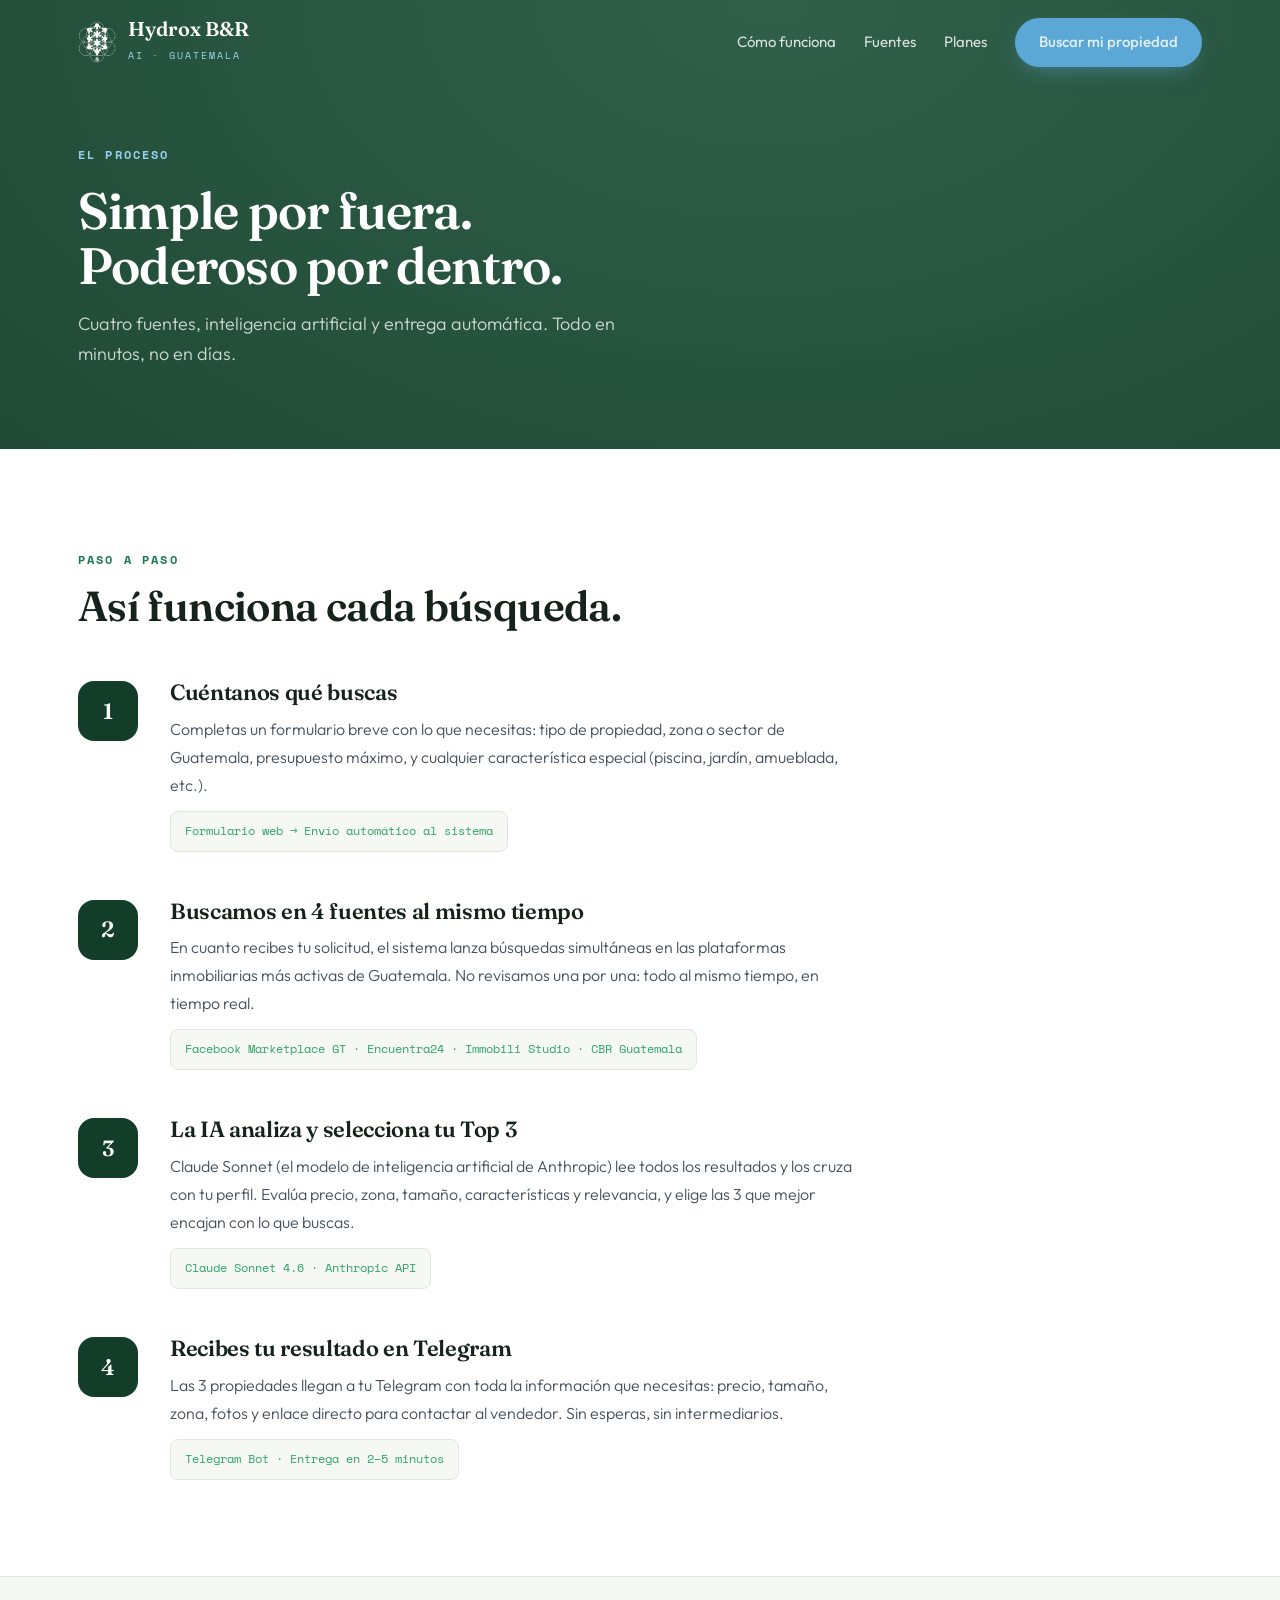
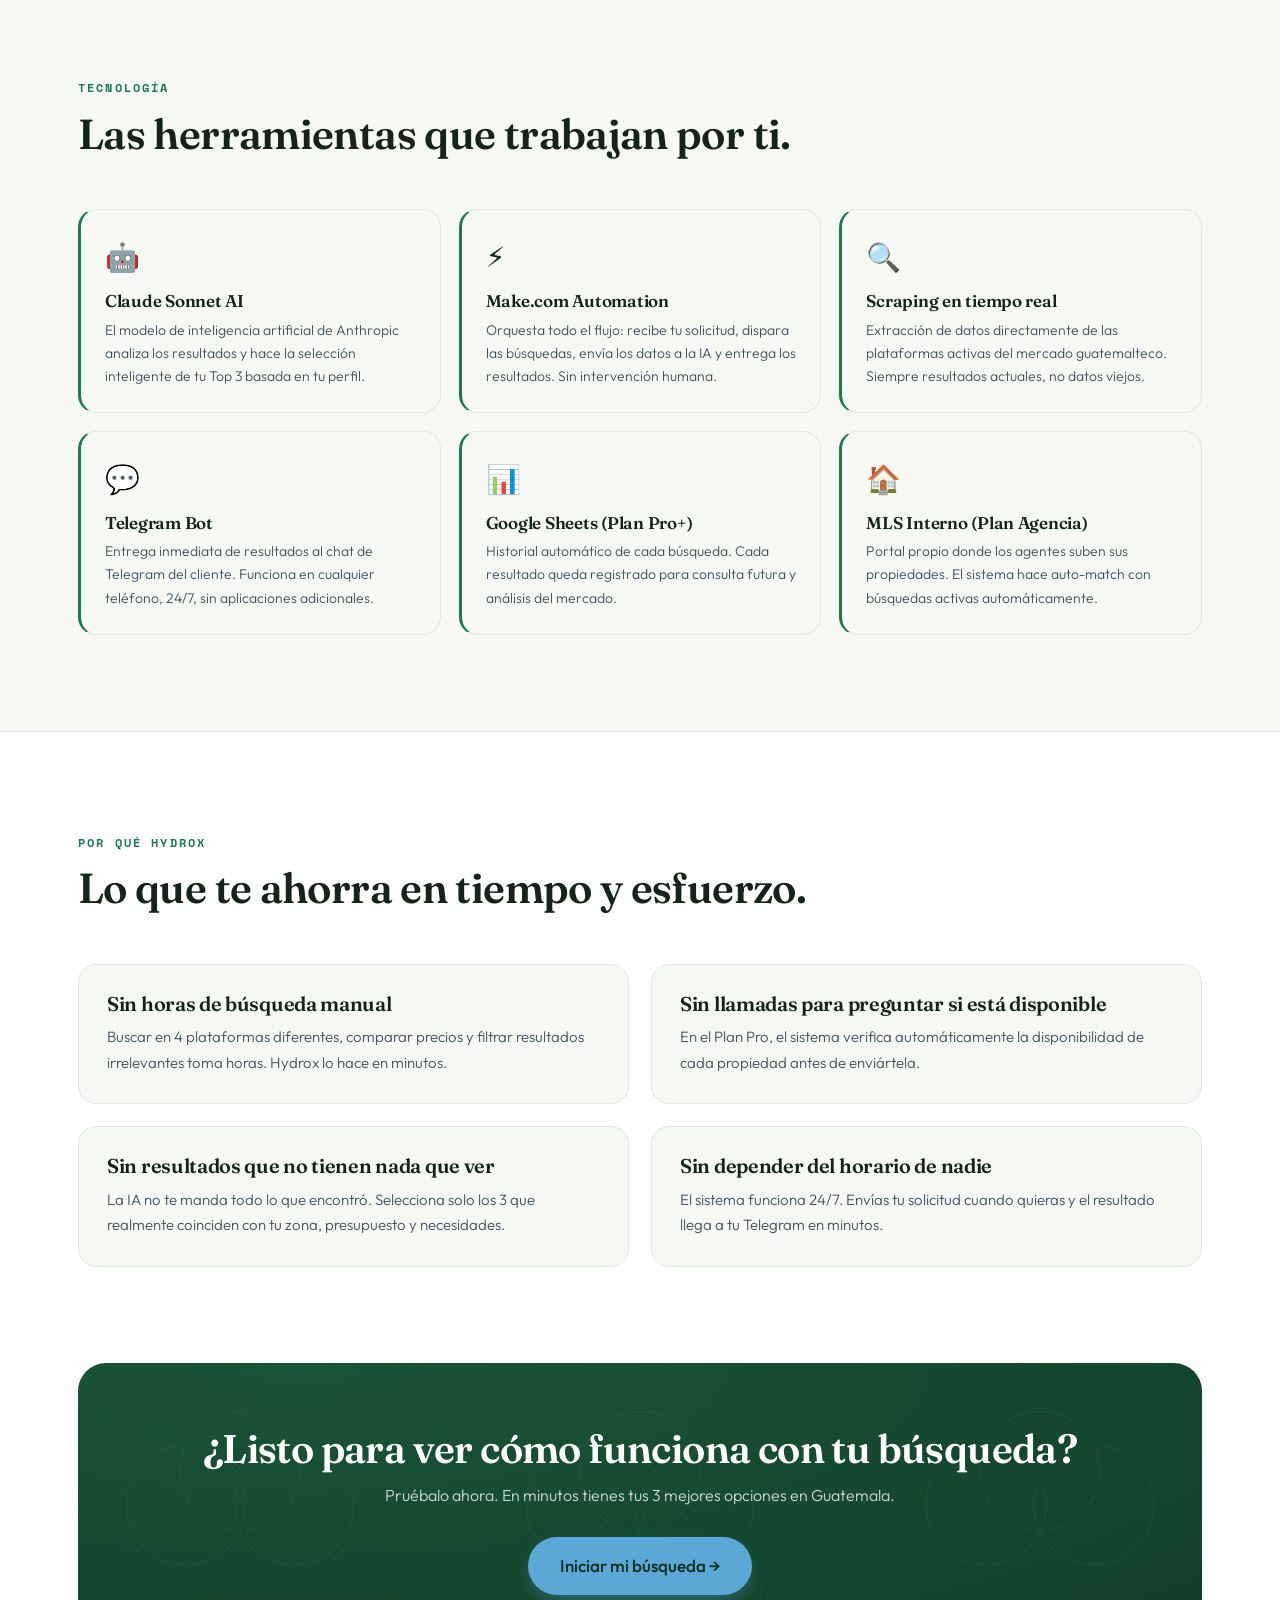
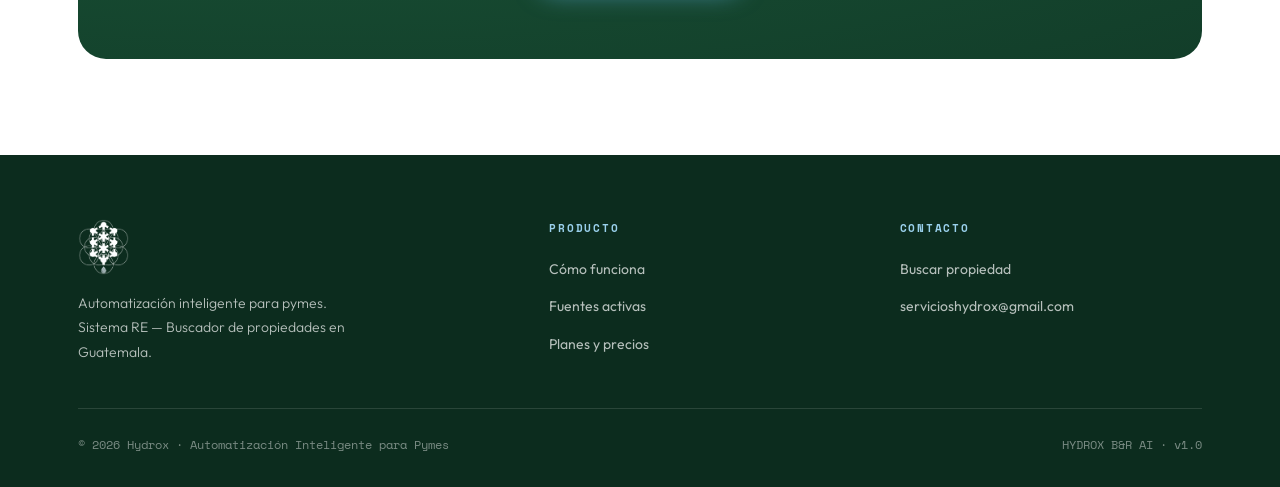
==== como-funciona.html @ e117567c "Add full site v1.0 with CLAUDE.md project memory - All HTML pages with nav/footer cleanup (Asesores " ====
<!DOCTYPE html>
<html lang="es">
<head>
<meta charset="UTF-8">
<meta name="viewport" content="width=device-width, initial-scale=1.0">
<meta name="description" content="Cómo funciona Hydrox B&R AI. Búsqueda automatizada en 4 fuentes, análisis con Claude Sonnet y entrega por Telegram.">
<title>Cómo funciona — Hydrox B&R AI</title>
<link rel="preconnect" href="https://fonts.googleapis.com">
<link rel="preconnect" href="https://fonts.gstatic.com" crossorigin>
<link href="https://fonts.googleapis.com/css2?family=Fraunces:opsz,wght@9..144,400;9..144,500;9..144,600;9..144,700&family=Outfit:wght@300;400;500;600;700&family=Space+Mono:wght@400;700&display=swap" rel="stylesheet">
<link rel="stylesheet" href="css/estilos.css">
<link rel="stylesheet" href="css/componentes.css">
<link rel="icon" href="assets/logo-verde.png" type="image/png">
<style>
  /* Pasos expandidos */
  .steps-expanded { display:flex; flex-direction:column; gap:48px; max-width:780px; }
  .step-exp { display:grid; grid-template-columns:64px 1fr; gap:28px; align-items:flex-start; }
  .step-num-big {
    width:60px; height:60px; border-radius:16px;
    background:var(--verde-profundo); color:#fff;
    display:flex; align-items:center; justify-content:center;
    font-family:'Fraunces',serif; font-size:22px; font-weight:600;
    flex-shrink:0;
  }
  .step-exp h3 { font-size:22px; margin-bottom:10px; }
  .step-exp p  { color:var(--piedra); font-size:16px; font-weight:300; line-height:1.75; margin-bottom:12px; }
  .step-detail { font-family:'Space Mono',monospace; font-size:11.5px; color:var(--verde-claro); background:var(--hueso); border:1px solid var(--borde); border-radius:8px; padding:10px 14px; display:inline-block; }

  /* Tech stack */
  .tech-grid { display:grid; grid-template-columns:repeat(3,1fr); gap:18px; margin-top:8px; }
  .tech-card {
    background:var(--hueso); border:1px solid var(--borde);
    border-radius:var(--radio); padding:24px;
    border-left:3px solid var(--verde);
  }
  .tech-card h4    { font-size:17px; margin-bottom:8px; }
  .tech-card p     { font-size:14px; color:var(--piedra); font-weight:300; line-height:1.65; }
  .tech-card .icon { font-size:28px; margin-bottom:12px; }

  /* Por qué section */
  .why-grid { display:grid; grid-template-columns:repeat(2,1fr); gap:22px; }
  .why-item { padding:28px; background:var(--hueso); border-radius:var(--radio); border:1px solid var(--borde); }
  .why-item h3 { font-size:20px; margin-bottom:10px; }
  .why-item p  { color:var(--piedra); font-size:15px; font-weight:300; line-height:1.7; }

  @media(max-width:720px){
    .step-exp  { grid-template-columns:44px 1fr; gap:16px; }
    .step-num-big { width:44px; height:44px; font-size:17px; border-radius:12px; }
    .tech-grid { grid-template-columns:1fr; }
    .why-grid  { grid-template-columns:1fr; }
  }
</style>
</head>
<body>

<!-- HEADER -->
<header id="header">
  <div class="wrap nav">
    <a href="index.html" class="brand">
      <img src="assets/logo-blanco.png" alt="Hydrox B&R AI">
      <div class="brand-text">
        <strong>Hydrox B&amp;R</strong>
        <small>AI · GUATEMALA</small>
      </div>
    </a>
    <nav class="nav-links" id="nav-links">
      <a href="index.html#como-funciona">Cómo funciona</a>
      <a href="index.html#fuentes">Fuentes</a>
      <a href="planes.html">Planes</a>
      <a href="contacto.html" class="btn btn-pri">Buscar mi propiedad</a>
    </nav>
    <button class="nav-toggle" id="nav-toggle" aria-label="Abrir menú" aria-expanded="false">☰</button>
  </div>
</header>

<!-- INNER HERO -->
<section class="inner-hero">
  <div class="wrap">
    <span class="eyebrow">El proceso</span>
    <h1>Simple por fuera.<br>Poderoso por dentro.</h1>
    <p>Cuatro fuentes, inteligencia artificial y entrega automática. Todo en minutos, no en días.</p>
  </div>
</section>

<!-- PASOS EXPANDIDOS -->
<section>
  <div class="wrap">
    <div class="sec-head reveal">
      <span class="eyebrow">Paso a paso</span>
      <h2>Así funciona cada búsqueda.</h2>
    </div>
    <div class="steps-expanded">

      <div class="step-exp reveal">
        <div class="step-num-big">1</div>
        <div>
          <h3>Cuéntanos qué buscas</h3>
          <p>Completas un formulario breve con lo que necesitas: tipo de propiedad, zona o sector de Guatemala, presupuesto máximo, y cualquier característica especial (piscina, jardín, amueblada, etc.).</p>
          <div class="step-detail">Formulario web → Envío automático al sistema</div>
        </div>
      </div>

      <div class="step-exp reveal">
        <div class="step-num-big">2</div>
        <div>
          <h3>Buscamos en 4 fuentes al mismo tiempo</h3>
          <p>En cuanto recibes tu solicitud, el sistema lanza búsquedas simultáneas en las plataformas inmobiliarias más activas de Guatemala. No revisamos una por una: todo al mismo tiempo, en tiempo real.</p>
          <div class="step-detail">Facebook Marketplace GT · Encuentra24 · Immobili Studio · CBR Guatemala</div>
        </div>
      </div>

      <div class="step-exp reveal">
        <div class="step-num-big">3</div>
        <div>
          <h3>La IA analiza y selecciona tu Top 3</h3>
          <p>Claude Sonnet (el modelo de inteligencia artificial de Anthropic) lee todos los resultados y los cruza con tu perfil. Evalúa precio, zona, tamaño, características y relevancia, y elige las 3 que mejor encajan con lo que buscas.</p>
          <div class="step-detail">Claude Sonnet 4.6 · Anthropic API</div>
        </div>
      </div>

      <div class="step-exp reveal">
        <div class="step-num-big">4</div>
        <div>
          <h3>Recibes tu resultado en Telegram</h3>
          <p>Las 3 propiedades llegan a tu Telegram con toda la información que necesitas: precio, tamaño, zona, fotos y enlace directo para contactar al vendedor. Sin esperas, sin intermediarios.</p>
          <div class="step-detail">Telegram Bot · Entrega en 2–5 minutos</div>
        </div>
      </div>

    </div>
  </div>
</section>

<!-- TECNOLOGÍA -->
<section class="fuentes-section">
  <div class="wrap">
    <div class="sec-head reveal">
      <span class="eyebrow">Tecnología</span>
      <h2>Las herramientas que trabajan por ti.</h2>
    </div>
    <div class="tech-grid reveal">
      <div class="tech-card">
        <div class="icon">🤖</div>
        <h4>Claude Sonnet AI</h4>
        <p>El modelo de inteligencia artificial de Anthropic analiza los resultados y hace la selección inteligente de tu Top 3 basada en tu perfil.</p>
      </div>
      <div class="tech-card">
        <div class="icon">⚡</div>
        <h4>Make.com Automation</h4>
        <p>Orquesta todo el flujo: recibe tu solicitud, dispara las búsquedas, envía los datos a la IA y entrega los resultados. Sin intervención humana.</p>
      </div>
      <div class="tech-card">
        <div class="icon">🔍</div>
        <h4>Scraping en tiempo real</h4>
        <p>Extracción de datos directamente de las plataformas activas del mercado guatemalteco. Siempre resultados actuales, no datos viejos.</p>
      </div>
      <div class="tech-card">
        <div class="icon">💬</div>
        <h4>Telegram Bot</h4>
        <p>Entrega inmediata de resultados al chat de Telegram del cliente. Funciona en cualquier teléfono, 24/7, sin aplicaciones adicionales.</p>
      </div>
      <div class="tech-card">
        <div class="icon">📊</div>
        <h4>Google Sheets (Plan Pro+)</h4>
        <p>Historial automático de cada búsqueda. Cada resultado queda registrado para consulta futura y análisis del mercado.</p>
      </div>
      <div class="tech-card">
        <div class="icon">🏠</div>
        <h4>MLS Interno (Plan Agencia)</h4>
        <p>Portal propio donde los agentes suben sus propiedades. El sistema hace auto-match con búsquedas activas automáticamente.</p>
      </div>
    </div>
  </div>
</section>

<!-- POR QUÉ HYDROX -->
<section>
  <div class="wrap">
    <div class="sec-head reveal">
      <span class="eyebrow">Por qué Hydrox</span>
      <h2>Lo que te ahorra en tiempo y esfuerzo.</h2>
    </div>
    <div class="why-grid">
      <div class="why-item reveal">
        <h3>Sin horas de búsqueda manual</h3>
        <p>Buscar en 4 plataformas diferentes, comparar precios y filtrar resultados irrelevantes toma horas. Hydrox lo hace en minutos.</p>
      </div>
      <div class="why-item reveal">
        <h3>Sin llamadas para preguntar si está disponible</h3>
        <p>En el Plan Pro, el sistema verifica automáticamente la disponibilidad de cada propiedad antes de enviártela.</p>
      </div>
      <div class="why-item reveal">
        <h3>Sin resultados que no tienen nada que ver</h3>
        <p>La IA no te manda todo lo que encontró. Selecciona solo los 3 que realmente coinciden con tu zona, presupuesto y necesidades.</p>
      </div>
      <div class="why-item reveal">
        <h3>Sin depender del horario de nadie</h3>
        <p>El sistema funciona 24/7. Envías tu solicitud cuando quieras y el resultado llega a tu Telegram en minutos.</p>
      </div>
    </div>
  </div>
</section>

<!-- CTA -->
<section style="padding-top:0">
  <div class="wrap">
    <div class="cta-band reveal">
      <h2>¿Listo para ver cómo funciona con tu búsqueda?</h2>
      <p>Pruébalo ahora. En minutos tienes tus 3 mejores opciones en Guatemala.</p>
      <a href="contacto.html" class="btn btn-pri btn-lg">Iniciar mi búsqueda →</a>
    </div>
  </div>
</section>

<!-- FOOTER -->
<footer>
  <div class="wrap">
    <div class="footer-grid">
      <div class="footer-brand">
        <img src="assets/logo-blanco.png" alt="Hydrox B&R AI">
        <p>Automatización inteligente para pymes. Sistema RE — Buscador de propiedades en Guatemala.</p>
      </div>
      <div class="footer-col">
        <h5>Producto</h5>
        <ul>
          <li><a href="como-funciona.html">Cómo funciona</a></li>
          <li><a href="index.html#fuentes">Fuentes activas</a></li>
          <li><a href="planes.html">Planes y precios</a></li>
        </ul>
      </div>
      <div class="footer-col">
        <h5>Contacto</h5>
        <ul>
          <li><a href="contacto.html">Buscar propiedad</a></li>
          <li><a href="mailto:servicioshydrox@gmail.com">servicioshydrox@gmail.com</a></li>
        </ul>
      </div>
    </div>
    <div class="footer-bottom">
      <span>© 2026 Hydrox · Automatización Inteligente para Pymes</span>
      <span class="mono">HYDROX B&amp;R AI · v1.0</span>
    </div>
  </div>
</footer>

<script src="js/main.js" defer></script>
</body>
</html>
---- css/estilos.css ----
/* ═══════════════════════════════════════════════════════════════════
   HYDROX B&R AI  ·  estilos.css
   Variables globales · reset · tipografía · header · footer · utilidades
   Se carga en TODAS las páginas.
═══════════════════════════════════════════════════════════════════ */

/* ── 1. TOKENS DE DISEÑO ──────────────────────────────────────── */
:root {
  --verde-profundo: #123D29;
  --verde-noche:    #0C2C1E;
  --verde:          #1E7A4D;
  --verde-claro:    #2FA468;
  --agua:           #5BA8D6;
  --agua-claro:     #9AD0EC;
  --piedra:         #44515C;
  --piedra-suave:   #6B7680;
  --hueso:          #F6F8F4;
  --blanco:         #FFFFFF;
  --borde:          #E1E7DE;
  --tinta:          #15231B;
  --sombra:         0 18px 50px -20px rgba(18,61,41,.35);
  --radio:          18px;
  --radio-sm:       10px;
  --radio-xl:       28px;
}

/* ── 2. RESET ─────────────────────────────────────────────────── */
*, *::before, *::after { margin: 0; padding: 0; box-sizing: border-box; }
html  { scroll-behavior: smooth; }
body  { font-family:'Outfit',system-ui,sans-serif; color:var(--tinta); background:var(--blanco); line-height:1.65; -webkit-font-smoothing:antialiased; }
img   { max-width:100%; display:block; }
a     { text-decoration:none; color:inherit; }
ul    { list-style:none; }
button,input,select,textarea { font-family:inherit; }

/* ── 3. TIPOGRAFÍA ────────────────────────────────────────────── */
h1,h2,h3,h4 {
  font-family:'Fraunces',Georgia,serif;
  font-weight:600;
  line-height:1.08;
  letter-spacing:-.015em;
}
.mono { font-family:'Space Mono',monospace; }

.eyebrow {
  font-family:'Space Mono',monospace;
  font-size:12px;
  letter-spacing:.18em;
  text-transform:uppercase;
  color:var(--verde-claro);
  font-weight:700;
}

/* ── 4. LAYOUT ────────────────────────────────────────────────── */
.wrap    { max-width:1180px; margin:0 auto; padding:0 28px; }
section  { padding:96px 0; }

/* ── 5. HEADER ────────────────────────────────────────────────── */
header {
  position:fixed; top:0; left:0; right:0;
  z-index:100;
  padding:18px 0;
  transition:all .35s ease;
}
header.scrolled {
  background:rgba(12,44,30,.95);
  backdrop-filter:blur(14px);
  -webkit-backdrop-filter:blur(14px);
  padding:11px 0;
  box-shadow:0 8px 30px -12px rgba(0,0,0,.4);
}

.nav { display:flex; align-items:center; justify-content:space-between; gap:20px; }

.brand { display:flex; align-items:center; gap:12px; }
.brand img { height:42px; width:auto; transition:height .35s ease; }
header.scrolled .brand img { height:36px; }
.brand-text strong {
  font-family:'Fraunces',serif; font-size:20px; font-weight:600;
  color:#fff; display:block; line-height:1.1;
}
.brand-text small {
  font-family:'Space Mono',monospace; font-size:9.5px;
  letter-spacing:.22em; color:var(--agua-claro); font-weight:400;
}

.nav-links { display:flex; align-items:center; gap:28px; }
.nav-links a { color:rgba(255,255,255,.82); font-size:15px; transition:color .2s; }
.nav-links a:hover { color:#fff; }

.nav-toggle {
  display:none; background:none; border:none;
  color:#fff; font-size:26px; cursor:pointer; padding:4px;
}

/* ── 6. FOOTER ────────────────────────────────────────────────── */
footer { background:var(--verde-noche); color:rgba(255,255,255,.7); padding:64px 0 32px; }

.footer-grid {
  display:grid; grid-template-columns:1.4fr 1fr 1fr;
  gap:48px; margin-bottom:44px;
}
.footer-brand img   { height:56px; margin-bottom:16px; }
.footer-brand p     { font-size:14px; max-width:280px; font-weight:300; line-height:1.75; }

.footer-col h5 {
  font-family:'Space Mono',monospace; font-size:11px;
  letter-spacing:.16em; text-transform:uppercase;
  color:var(--agua-claro); margin-bottom:18px; font-weight:700;
}
.footer-col ul  { display:flex; flex-direction:column; gap:11px; }
.footer-col a   { font-size:14px; color:rgba(255,255,255,.7); transition:color .2s; }
.footer-col a:hover { color:#fff; }

.footer-bottom {
  border-top:1px solid rgba(255,255,255,.12);
  padding-top:26px;
  display:flex; justify-content:space-between; flex-wrap:wrap; gap:10px;
  font-family:'Space Mono',monospace; font-size:12px; color:rgba(255,255,255,.45);
}

/* ── 7. UTILIDADES GENERALES ──────────────────────────────────── */
.reveal {
  opacity:0; transform:translateY(22px);
  transition:opacity .7s ease,transform .7s ease;
}
.reveal.in { opacity:1; transform:none; }
@media (prefers-reduced-motion:reduce) { .reveal { opacity:1; transform:none; transition:none; } }

.sec-head { margin-bottom:52px; }
.sec-head .eyebrow { display:inline-block; margin-bottom:14px; color:var(--verde); }
.sec-head h2   { font-size:clamp(26px,3.6vw,42px); color:var(--tinta); }
.sec-head p    { color:var(--piedra); font-size:17px; margin-top:12px; font-weight:300; max-width:580px; }

/* ── 8. RESPONSIVE: HEADER + FOOTER ──────────────────────────── */
@media (max-width:900px) {
  .nav-links {
    display:none; position:absolute; top:100%; left:0; right:0;
    flex-direction:column; align-items:flex-start; gap:16px;
    background:var(--verde-profundo); padding:22px 28px;
  }
  .nav-links.open { display:flex; }
  .nav-toggle     { display:block; }
  .footer-grid    { grid-template-columns:1fr 1fr; }
}
@media (max-width:560px) {
  .wrap         { padding:0 20px; }
  section       { padding:72px 0; }
  .footer-grid  { grid-template-columns:1fr; }
}
---- css/componentes.css ----
/* ═══════════════════════════════════════════════════════════════════
   HYDROX B&R AI  ·  componentes.css
   Botones · Hero · TgCard · Pasos · Fuentes · Planes · Formulario · CTA
   Se carga junto a estilos.css en todas las páginas.
═══════════════════════════════════════════════════════════════════ */

/* ── 1. BOTONES ───────────────────────────────────────────────── */
.btn {
  display:inline-flex; align-items:center; gap:8px;
  font-family:'Outfit',sans-serif; font-weight:500;
  border:none; border-radius:100px; cursor:pointer;
  transition:transform .18s ease,box-shadow .22s,background .22s,color .2s;
  white-space:nowrap;
}
.btn-pri {
  background:var(--agua); color:var(--verde-noche);
  padding:12px 24px; font-size:15px;
  box-shadow:0 8px 24px -10px rgba(91,168,214,.7);
}
.btn-pri:hover  { background:var(--agua-claro); transform:translateY(-2px); }
.btn-sec {
  background:var(--verde-claro); color:#fff;
  padding:12px 24px; font-size:15px;
  box-shadow:0 8px 24px -10px rgba(47,164,104,.6);
}
.btn-sec:hover  { background:var(--verde); transform:translateY(-2px); }
.btn-ghost {
  background:transparent; color:#fff;
  border:1.5px solid rgba(255,255,255,.35);
  padding:11px 24px; font-size:15px;
}
.btn-ghost:hover { border-color:#fff; background:rgba(255,255,255,.08); }
.btn-lg { padding:15px 32px; font-size:17px; }

/* ── 2. HERO PRINCIPAL (index) ────────────────────────────────── */
.hero {
  position:relative;
  background:
    radial-gradient(120% 120% at 80% 0%,rgba(26,79,54,.88) 0%,rgba(18,61,41,.93) 45%,rgba(12,44,30,.97) 100%),
    url('https://images.unsplash.com/photo-1570129477492-45c003edd2be?w=1600&q=70') center/cover no-repeat;
  color:#fff; padding:170px 0 110px; overflow:hidden;
}
.hero::before {
  content:""; position:absolute; inset:0;
  background-image:url("data:image/svg+xml,%3Csvg xmlns='http://www.w3.org/2000/svg' width='600' height='600'%3E%3Cg fill='none' stroke='%232FA468' stroke-width='1' opacity='.09'%3E%3Ccircle cx='300' cy='220' r='80'/%3E%3Ccircle cx='220' cy='266' r='80'/%3E%3Ccircle cx='380' cy='266' r='80'/%3E%3Ccircle cx='220' cy='174' r='80'/%3E%3Ccircle cx='380' cy='174' r='80'/%3E%3Ccircle cx='300' cy='312' r='80'/%3E%3Ccircle cx='300' cy='128' r='80'/%3E%3C/g%3E%3C/svg%3E");
  background-position:right -100px top -40px;
  background-repeat:no-repeat; pointer-events:none;
}
.hero-grid {
  position:relative;
  display:grid; grid-template-columns:1.05fr .95fr;
  gap:56px; align-items:center;
}
.hero .eyebrow  { color:var(--agua-claro); display:inline-block; margin-bottom:20px; }
.hero h1        { font-size:clamp(38px,5.2vw,62px); color:#fff; margin-bottom:20px; }
.hero h1 .accent{ color:var(--agua-claro); font-style:italic; font-weight:500; }
.hero .lead     { font-size:clamp(16px,1.4vw,18px); color:rgba(255,255,255,.8); max-width:520px; margin-bottom:32px; font-weight:300; }
.hero-cta       { display:flex; gap:14px; flex-wrap:wrap; }
.hero-stats     { display:flex; gap:28px; flex-wrap:wrap; margin-top:38px; }
.hero-stats > div { display:flex; flex-direction:column; }
.hero-stats b   { font-family:'Fraunces',serif; font-size:26px; color:#fff; font-weight:600; }
.hero-stats span{ font-family:'Space Mono',monospace; font-size:11px; letter-spacing:.12em; text-transform:uppercase; color:var(--agua-claro); }

/* ── 3. TARJETA TELEGRAM — elemento firma ─────────────────────── */
.tgcard { background:#fff; border-radius:22px; box-shadow:0 40px 80px -30px rgba(0,0,0,.55); overflow:hidden; color:var(--tinta); transform:rotate(.6deg); }
.tgcard-top   { background:var(--verde); color:#fff; padding:14px 18px; display:flex; align-items:center; gap:11px; }
.tgcard-avatar{ width:34px; height:34px; border-radius:50%; background:rgba(255,255,255,.16); display:flex; align-items:center; justify-content:center; font-size:17px; flex-shrink:0; }
.tgcard-top b { font-size:14.5px; font-weight:600; }
.tgcard-top span{ font-family:'Space Mono',monospace; font-size:10px; color:var(--agua-claro); display:block; margin-top:1px; }
.tgcard-body  { padding:12px; background:#EDF3EE; display:flex; flex-direction:column; gap:9px; }
.prop-card    { background:#fff; border-radius:14px; padding:11px; display:flex; gap:11px; align-items:center; box-shadow:0 4px 14px -8px rgba(18,61,41,.22); }
.prop-rank    { font-family:'Fraunces',serif; font-size:20px; font-weight:700; color:var(--verde); width:30px; text-align:center; flex-shrink:0; }
.prop-thumb   { width:52px; height:52px; border-radius:9px; flex-shrink:0; background-size:cover; background-position:center; }
.prop-info    { flex:1; min-width:0; }
.prop-info h4 { font-family:'Outfit',sans-serif; font-size:13.5px; font-weight:600; margin-bottom:2px; white-space:nowrap; overflow:hidden; text-overflow:ellipsis; }
.prop-info .meta { font-size:12px; color:var(--piedra-suave); }
.prop-price   { font-family:'Space Mono',monospace; font-weight:700; font-size:12.5px; color:var(--verde); white-space:nowrap; }
.tgcard-foot  { padding:9px 12px 12px; background:#EDF3EE; text-align:center; }
.tgcard-foot span { font-family:'Space Mono',monospace; font-size:10px; color:var(--piedra-suave); }

/* ── 4. PASOS "CÓMO FUNCIONA" ─────────────────────────────────── */
.steps-grid { display:grid; grid-template-columns:repeat(4,1fr); gap:22px; }
.step { padding-top:24px; }
.step .num    { font-family:'Space Mono',monospace; font-size:13px; color:var(--verde-claro); font-weight:700; letter-spacing:.08em; }
.step .line   { height:3px; background:var(--borde); border-radius:3px; margin:12px 0 18px; position:relative; overflow:hidden; }
.step .line::after { content:""; position:absolute; left:0; top:0; bottom:0; width:40%; background:var(--verde); border-radius:3px; }
.step h3      { font-size:19px; margin-bottom:8px; }
.step p       { font-size:14.5px; color:var(--piedra); font-weight:300; line-height:1.6; }
.step .tag    { font-family:'Space Mono',monospace; font-size:10.5px; color:var(--verde-claro); margin-top:10px; display:inline-block; }

/* ── 5. FUENTES ───────────────────────────────────────────────── */
.fuentes-section { background:var(--hueso); border-top:1px solid var(--borde); border-bottom:1px solid var(--borde); }
.chips { display:flex; flex-wrap:wrap; gap:12px; margin-top:14px; }
.chip {
  background:#fff; border:1px solid var(--borde); border-radius:100px;
  padding:12px 22px; font-weight:500; font-size:15px; color:var(--piedra);
  display:flex; align-items:center; gap:10px;
  box-shadow:0 4px 12px -10px rgba(18,61,41,.25);
}
.chip-dot       { width:9px; height:9px; border-radius:50%; background:var(--verde-claro); flex-shrink:0; }
.chip.pronto    { opacity:.65; }
.chip.pronto .chip-dot { background:var(--agua); }
.chip .soon     { font-family:'Space Mono',monospace; font-size:10.5px; margin-left:4px; }

/* ── 6. PLANES ────────────────────────────────────────────────── */
.planes-grid { display:grid; grid-template-columns:repeat(4,1fr); gap:18px; }

.plan-card {
  border:1.5px solid var(--borde); border-radius:var(--radio);
  padding:26px 22px; background:#fff;
  display:flex; flex-direction:column; position:relative;
  transition:transform .22s ease,box-shadow .25s ease,border-color .2s;
}
.plan-card:hover { transform:translateY(-5px); box-shadow:var(--sombra); border-color:var(--verde-claro); }
.plan-card.featured { background:var(--verde-profundo); border-color:var(--verde-profundo); color:#fff; }

.plan-badge {
  position:absolute; top:-12px; left:22px;
  background:var(--agua); color:var(--verde-noche);
  font-family:'Space Mono',monospace; font-size:10px; font-weight:700;
  letter-spacing:.1em; padding:4px 12px; border-radius:100px; text-transform:uppercase;
}
.plan-tier  { font-family:'Space Mono',monospace; font-size:12px; letter-spacing:.14em; text-transform:uppercase; color:var(--verde); font-weight:700; }
.plan-card.featured .plan-tier { color:var(--agua-claro); }
.plan-price { font-family:'Fraunces',serif; font-size:32px; font-weight:600; margin:12px 0 4px; }
.plan-price small { font-family:'Space Mono',monospace; font-size:12px; color:var(--piedra-suave); font-weight:400; }
.plan-card.featured .plan-price small { color:rgba(255,255,255,.5); }
.plan-tagline { font-size:13.5px; color:var(--piedra); margin-bottom:20px; font-weight:300; min-height:38px; line-height:1.55; }
.plan-card.featured .plan-tagline { color:rgba(255,255,255,.72); }

.plan-features { display:flex; flex-direction:column; gap:9px; margin-bottom:24px; flex:1; }
.plan-features li { font-size:13.5px; display:flex; gap:9px; align-items:flex-start; color:var(--piedra); }
.plan-card.featured .plan-features li { color:rgba(255,255,255,.85); }
.plan-features li::before { content:""; width:7px; height:7px; border-radius:50%; background:var(--verde-claro); margin-top:7px; flex-shrink:0; }

.plan-link { font-size:14px; font-weight:500; color:var(--verde); display:inline-flex; align-items:center; gap:6px; transition:gap .18s; }
.plan-link:hover { gap:10px; }
.plan-card.featured .plan-link { color:var(--agua-claro); }

/* ── 7. BANDA CTA ─────────────────────────────────────────────── */
.cta-band {
  background:radial-gradient(120% 140% at 20% 0%,#1a5538,var(--verde-profundo));
  color:#fff; border-radius:var(--radio-xl); padding:64px 56px; text-align:center; position:relative; overflow:hidden;
}
.cta-band::before {
  content:""; position:absolute; inset:0; pointer-events:none;
  background-image:url("data:image/svg+xml,%3Csvg xmlns='http://www.w3.org/2000/svg' width='400' height='400'%3E%3Cg fill='none' stroke='%232FA468' stroke-width='1' opacity='.1'%3E%3Ccircle cx='200' cy='160' r='60'/%3E%3Ccircle cx='146' cy='194' r='60'/%3E%3Ccircle cx='254' cy='194' r='60'/%3E%3C/g%3E%3C/svg%3E");
  background-position:center;
}
.cta-band h2 { font-size:clamp(26px,3.6vw,40px); color:#fff; margin-bottom:12px; position:relative; }
.cta-band p  { color:rgba(255,255,255,.8); max-width:520px; margin:0 auto 28px; font-weight:300; position:relative; }
.cta-band .btn-pri { position:relative; }

/* ── 8. HERO INTERIOR (páginas secundarias) ───────────────────── */
.inner-hero {
  background:
    radial-gradient(100% 180% at 60% 0%, rgba(26,79,54,.9), rgba(18,61,41,.96)),
    url('https://images.unsplash.com/photo-1568605114967-8130f3a36994?w=1400&q=65') center/cover no-repeat;
  color:#fff; padding:140px 0 80px;
}
.inner-hero .eyebrow { color:var(--agua-claro); display:inline-block; margin-bottom:18px; }
.inner-hero h1 { font-size:clamp(32px,4vw,52px); color:#fff; margin-bottom:16px; }
.inner-hero p  { color:rgba(255,255,255,.78); max-width:560px; font-size:18px; font-weight:300; }

/* ── 9. FORMULARIO MULTI-PASO ─────────────────────────────────── */
.form-wrapper { max-width:720px; margin:0 auto; }
.form-card    { background:#fff; border-radius:var(--radio-xl); box-shadow:var(--sombra); overflow:hidden; }

.form-tabs { display:flex; background:var(--hueso); border-bottom:1px solid var(--borde); }
.form-tab  { flex:1; padding:17px 10px; text-align:center; font-family:'Space Mono',monospace; font-size:10.5px; letter-spacing:.1em; text-transform:uppercase; color:var(--piedra-suave); position:relative; transition:color .2s; }
.form-tab.active { color:var(--verde); }
.form-tab.done   { color:var(--verde-claro); }
.form-tab::after { content:""; position:absolute; bottom:0; left:10%; right:10%; height:2.5px; background:transparent; border-radius:2px; transition:background .3s; }
.form-tab.active::after { background:var(--verde); }
.form-tab.done::after   { background:var(--verde-claro); }

.form-body  { padding:36px 40px; }
.form-step  { display:none; }
.form-step.active { display:block; }

.field       { margin-bottom:22px; }
.field label { display:block; font-size:14px; font-weight:600; color:var(--tinta); margin-bottom:8px; }
.field label .req { color:var(--verde-claro); }
.field input,.field select,.field textarea {
  width:100%; padding:13px 16px;
  border:1.5px solid var(--borde); border-radius:var(--radio-sm);
  font-size:15px; color:var(--tinta);
  transition:border-color .2s,box-shadow .2s;
  background:#fff;
}
.field input:focus,.field select:focus,.field textarea:focus {
  outline:none; border-color:var(--verde); box-shadow:0 0 0 3px rgba(30,122,77,.1);
}
.field textarea { resize:vertical; min-height:90px; }
.field .hint    { font-size:12.5px; color:var(--piedra-suave); margin-top:6px; }

.radio-group,.check-group { display:flex; flex-wrap:wrap; gap:10px; padding:4px; border-radius:14px; transition:box-shadow .2s; }
.radio-group.group-error,.check-group.group-error { box-shadow:0 0 0 2px #e55; }

/* Honeypot anti-spam: oculto visualmente, accesible solo para bots */
.hp-field { position:absolute; left:-9999px; top:-9999px; width:1px; height:1px; overflow:hidden; }
.radio-opt,.check-opt {
  border:1.5px solid var(--borde); border-radius:100px; padding:9px 18px;
  cursor:pointer; font-size:14px; font-weight:500; color:var(--piedra);
  transition:border-color .2s,background .2s,color .2s; user-select:none;
}
.radio-opt input,.check-opt input { display:none; }
.radio-opt.sel,.check-opt.sel { border-color:var(--verde); background:rgba(30,122,77,.07); color:var(--verde); }

.check-grid { display:grid; grid-template-columns:1fr 1fr; gap:8px; }
.check-opt.grid { border-radius:var(--radio-sm); padding:10px 14px; text-align:center; }

.form-nav { display:flex; justify-content:space-between; align-items:center; margin-top:32px; }
.btn-prev { background:none; border:none; color:var(--piedra); cursor:pointer; font-size:15px; font-weight:500; display:flex; align-items:center; gap:6px; transition:color .2s; }
.btn-prev:hover { color:var(--tinta); }

.prog-dots { display:flex; gap:6px; }
.prog-dot  { width:8px; height:8px; border-radius:50%; background:var(--borde); transition:background .3s; }
.prog-dot.active { background:var(--verde); }

/* Estado de éxito */
.form-success { display:none; text-align:center; padding:52px 40px; }
.form-success .ok-icon { font-size:52px; margin-bottom:20px; }
.form-success h3 { font-size:26px; margin-bottom:10px; }
.form-success p  { color:var(--piedra); font-size:16px; max-width:380px; margin:0 auto; }

/* ── 10. GESTIÓN DE CLIENTE ───────────────────────────────────── */

/* Aviso de plan (pre-formulario y dentro de tarjeta de éxito) */
.plan-notice, .plan-alert {
  border-radius:var(--radio-sm); padding:12px 18px;
  font-size:14px; font-weight:500;
  display:flex; align-items:center; gap:10px; flex-wrap:wrap;
}
.plan-notice { margin-bottom:16px; }
.plan-notice.warn, .plan-alert.warn   { background:#FFF8E1; border:1.5px solid #FFD54F; color:#795500; }
.plan-notice.limit, .plan-alert.limit { background:#FBE9E7; border:1.5px solid #EF9A9A; color:#B71C1C; }
.alert-link { font-weight:700; text-decoration:underline; color:inherit; }

/* Tarjeta de usuario en pantalla de éxito */
.user-card {
  background:var(--hueso); border:1.5px solid var(--borde);
  border-radius:var(--radio); padding:20px 24px; margin:20px auto 0;
  width:100%; max-width:360px; text-align:left;
  display:flex; flex-direction:column; gap:10px;
}
.user-card-row { display:flex; justify-content:space-between; align-items:center; }
.uc-label { font-family:'Space Mono',monospace; font-size:10.5px; letter-spacing:.12em; text-transform:uppercase; color:var(--piedra-suave); }
.uc-code  { font-family:'Space Mono',monospace; font-size:17px; font-weight:700; color:var(--verde); letter-spacing:.06em; }

/* Barra de progreso de búsquedas */
.sc-track { height:8px; background:var(--borde); border-radius:100px; overflow:hidden; }
.sc-fill  { height:100%; background:var(--verde-claro); border-radius:100px; transition:width .6s ease, background .3s; }
.sc-fill.sc-warn  { background:#FFB300; }
.sc-fill.sc-limit { background:#E53935; }
.sc-text  { font-family:'Space Mono',monospace; font-size:11px; color:var(--piedra-suave); margin-top:4px; display:block; }

/* Calificación de resultados */
.rating-section { margin-top:22px; padding-top:20px; border-top:1px solid var(--borde); width:100%; }
.rating-q  { font-size:15px; font-weight:600; color:var(--tinta); margin-bottom:14px; }
.stars     { display:flex; gap:4px; justify-content:center; margin-bottom:10px; }
.star {
  background:none; border:none; cursor:pointer;
  font-size:38px; color:var(--borde);
  transition:color .15s, transform .15s; line-height:1; padding:0 2px;
}
.star.lit  { color:#FFB300; transform:scale(1.12); }
.star:disabled { cursor:default; }
.rating-thanks { font-size:14px; color:var(--verde); font-weight:500; }

/* ── 11. RESPONSIVE COMPONENTES ───────────────────────────────── */
@media (max-width:900px) {
  .hero           { padding:140px 0 80px; }
  .hero-grid      { grid-template-columns:1fr; gap:44px; }
  .tgcard         { max-width:380px; margin:0 auto; }
  .steps-grid     { grid-template-columns:repeat(2,1fr); gap:28px; }
  .planes-grid    { grid-template-columns:repeat(2,1fr); }
  .cta-band       { padding:48px 28px; }
  .form-body      { padding:28px 24px; }
}
@media (max-width:560px) {
  .hero           { padding:130px 0 72px; }
  .steps-grid     { grid-template-columns:1fr; }
  .planes-grid    { grid-template-columns:1fr; }
  .inner-hero     { padding:120px 0 60px; }
  .check-grid     { grid-template-columns:1fr; }
  .cta-band       { padding:40px 22px; }
}
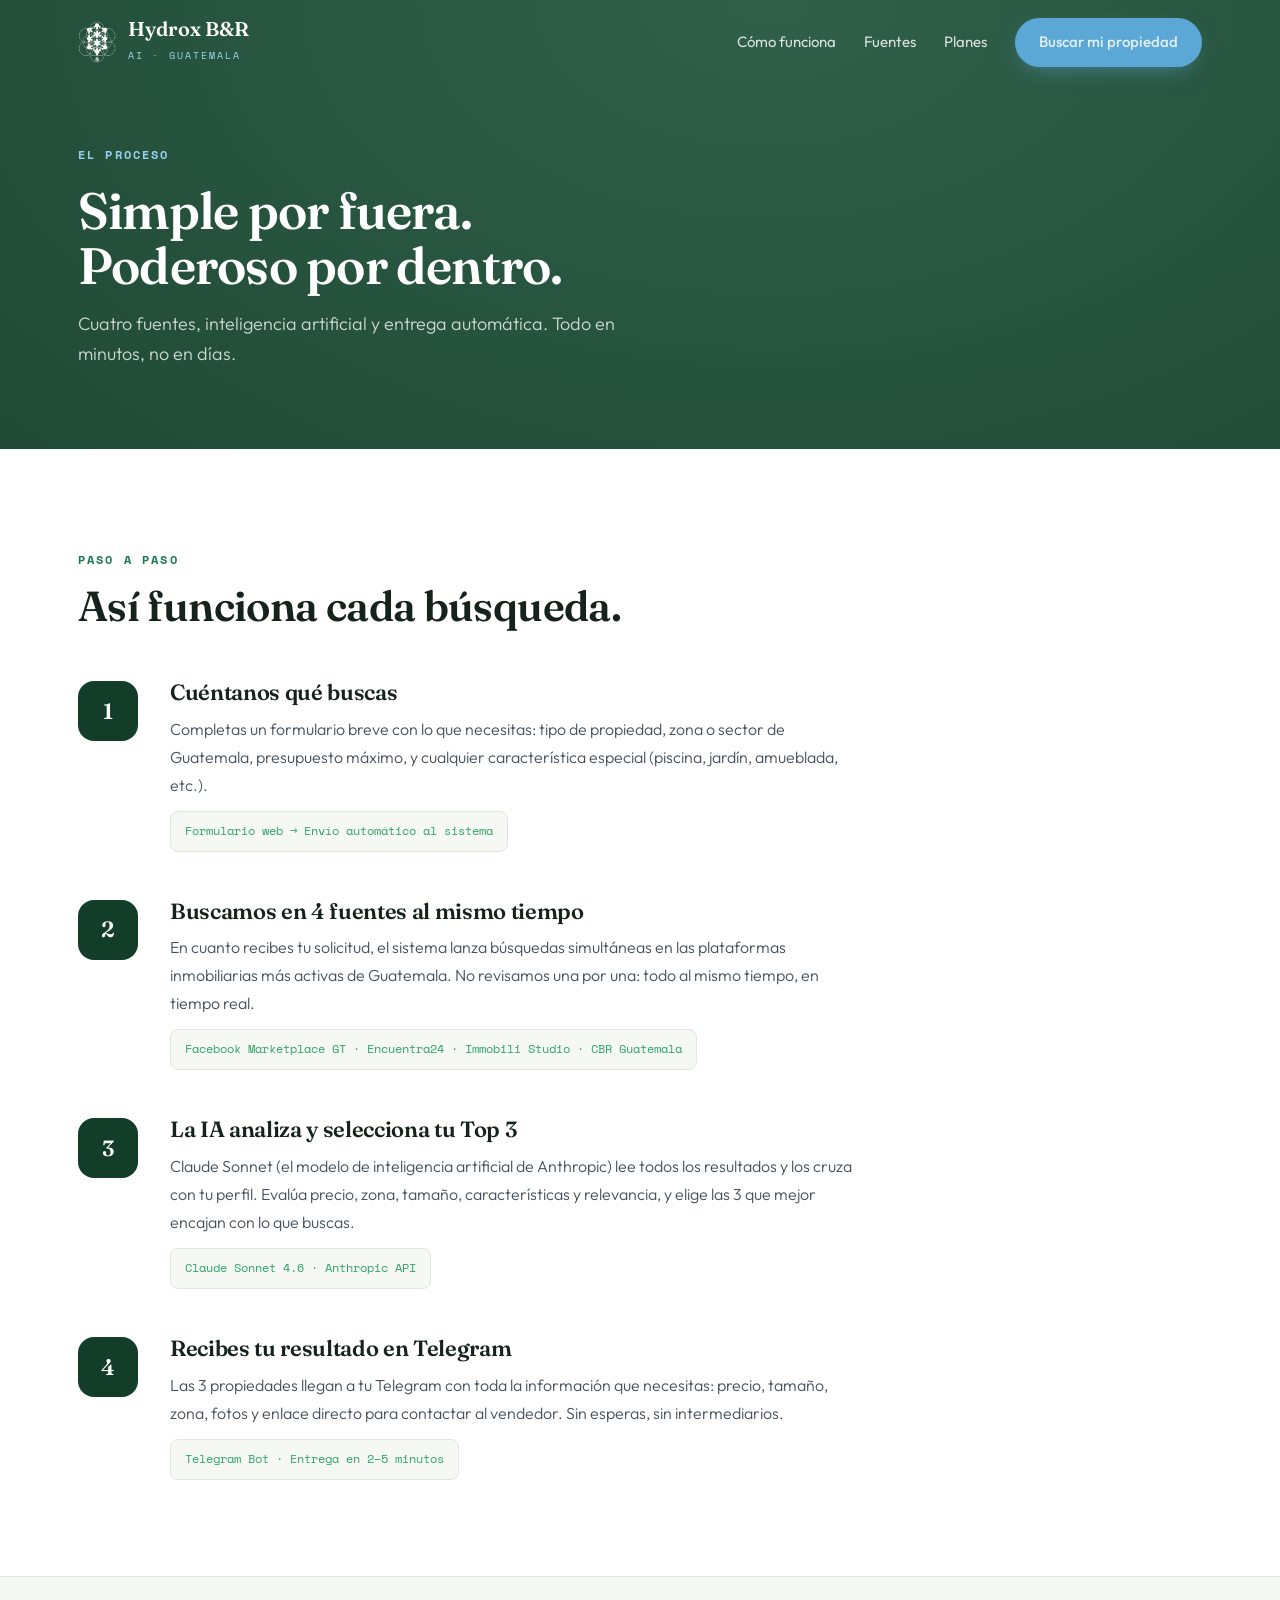
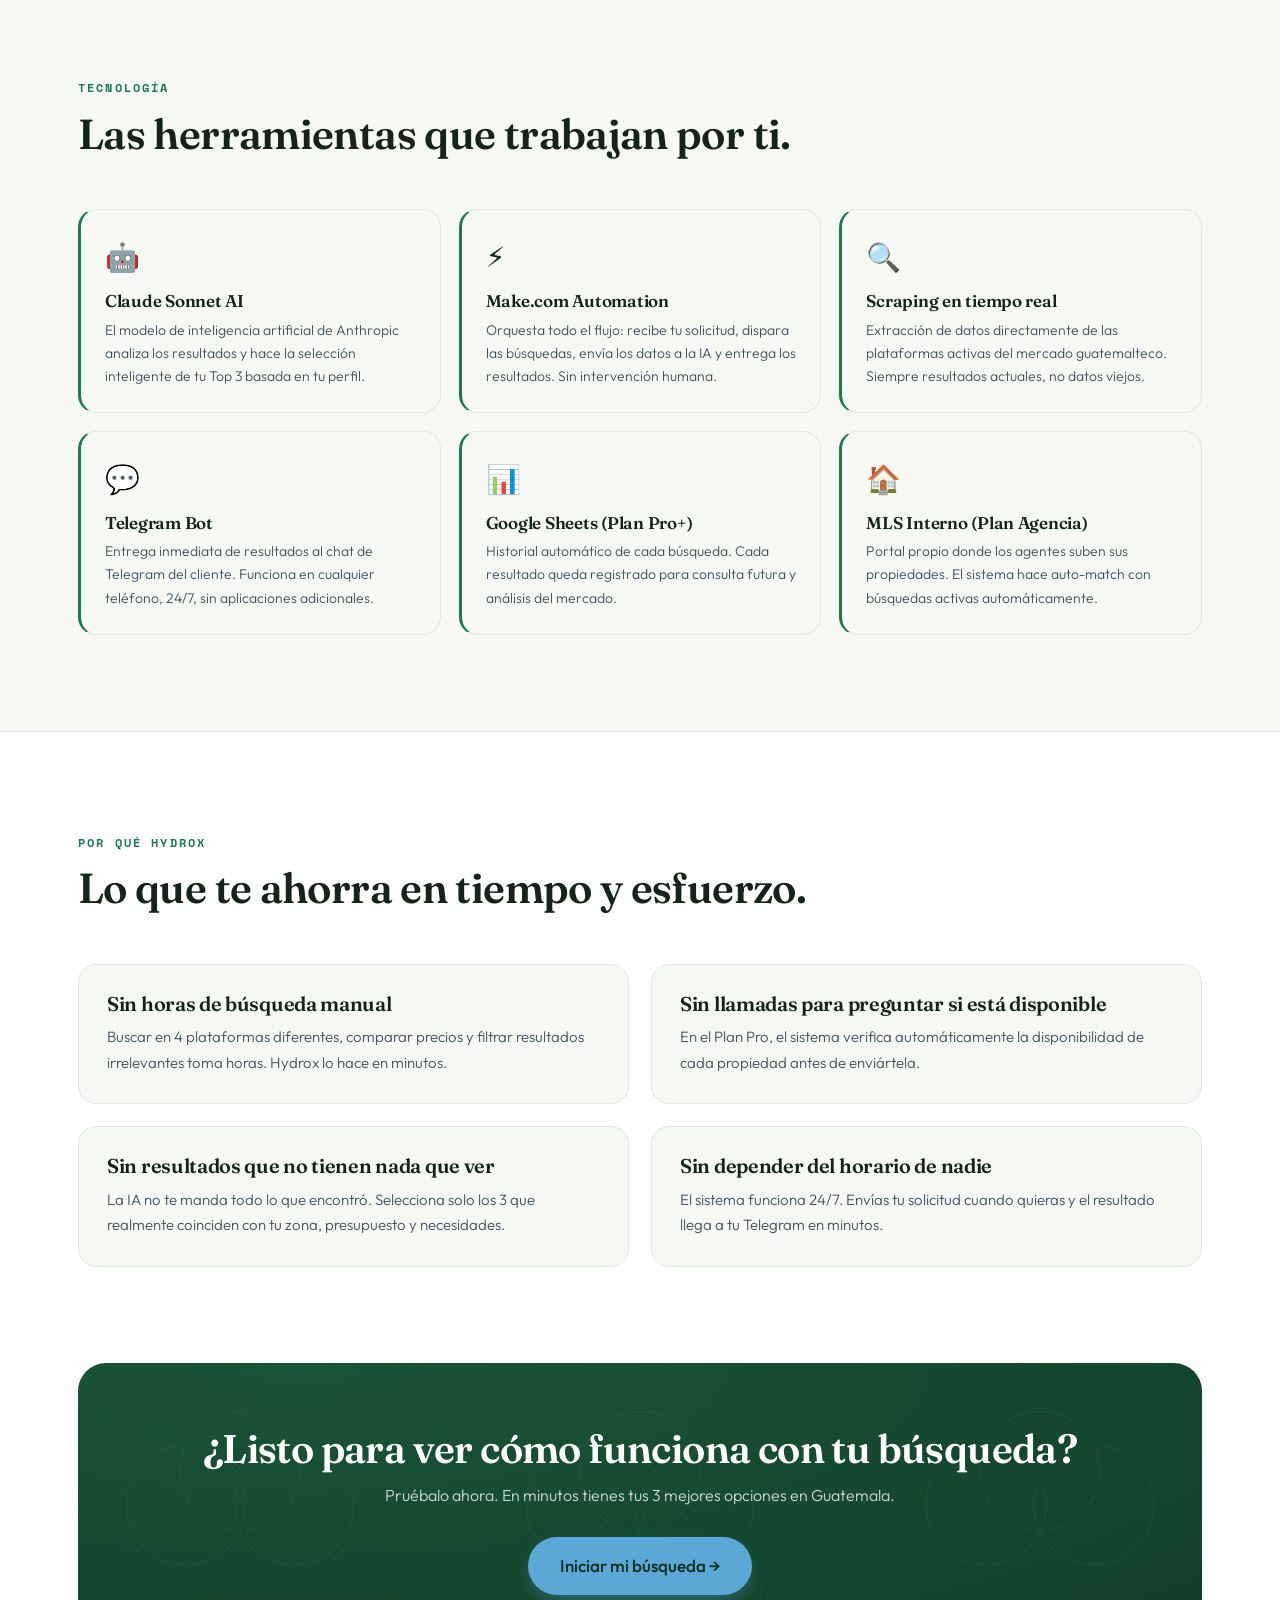
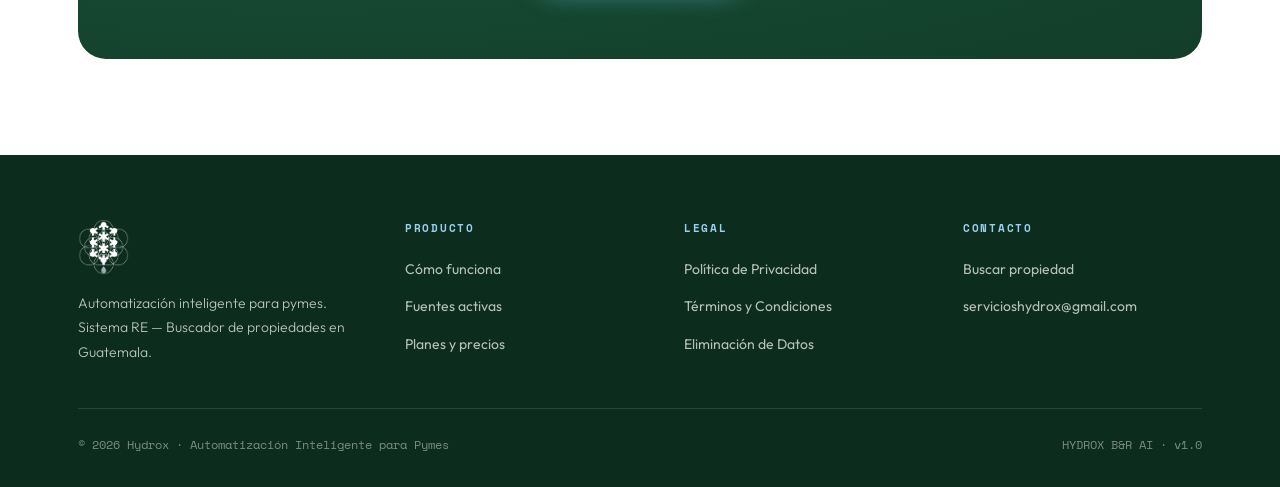
==== commit 0d76531b: "Agrega Política de Privacidad, Términos y Eliminación de Datos Necesarias para destrabar la publicac" ====
--- a/como-funciona.html
+++ b/como-funciona.html
@@ -9,7 +9,7 @@
 <link rel="preconnect" href="https://fonts.gstatic.com" crossorigin>
 <link href="https://fonts.googleapis.com/css2?family=Fraunces:opsz,wght@9..144,400;9..144,500;9..144,600;9..144,700&family=Outfit:wght@300;400;500;600;700&family=Space+Mono:wght@400;700&display=swap" rel="stylesheet">
 <link rel="stylesheet" href="css/estilos.css">
-<link rel="stylesheet" href="css/componentes.css">
+<link rel="stylesheet" href="css/componentes.css?v=3">
 <link rel="icon" href="assets/logo-verde.png" type="image/png">
 <style>
   /* Pasos expandidos */
@@ -229,6 +229,14 @@
         </ul>
       </div>
       <div class="footer-col">
+        <h5>Legal</h5>
+        <ul>
+          <li><a href="privacidad.html">Política de Privacidad</a></li>
+          <li><a href="terminos.html">Términos y Condiciones</a></li>
+          <li><a href="eliminar-datos.html">Eliminación de Datos</a></li>
+        </ul>
+      </div>
+      <div class="footer-col">
         <h5>Contacto</h5>
         <ul>
           <li><a href="contacto.html">Buscar propiedad</a></li>
@@ -243,6 +251,6 @@
   </div>
 </footer>
 
-<script src="js/main.js" defer></script>
+<script src="js/main.js?v=7" defer></script>
 </body>
 </html>
--- a/css/estilos.css
+++ b/css/estilos.css
@@ -97,8 +97,8 @@
 footer { background:var(--verde-noche); color:rgba(255,255,255,.7); padding:64px 0 32px; }
 
 .footer-grid {
-  display:grid; grid-template-columns:1.4fr 1fr 1fr;
-  gap:48px; margin-bottom:44px;
+  display:grid; grid-template-columns:1.2fr 1fr 1fr 1fr;
+  gap:40px; margin-bottom:44px;
 }
 .footer-brand img   { height:56px; margin-bottom:16px; }
 .footer-brand p     { font-size:14px; max-width:280px; font-weight:300; line-height:1.75; }
--- a/css/componentes.css
+++ b/css/componentes.css
@@ -36,8 +36,8 @@
 .hero {
   position:relative;
   background:
-    radial-gradient(120% 120% at 80% 0%,rgba(26,79,54,.88) 0%,rgba(18,61,41,.93) 45%,rgba(12,44,30,.97) 100%),
-    url('https://images.unsplash.com/photo-1570129477492-45c003edd2be?w=1600&q=70') center/cover no-repeat;
+    radial-gradient(120% 120% at 80% 0%,rgba(26,79,54,.60) 0%,rgba(18,61,41,.72) 45%,rgba(12,44,30,.88) 100%),
+    url('https://images.unsplash.com/photo-1570129477492-45c003edd2be?ixlib=rb-4.0.3&auto=format&fit=crop&w=1600&q=80') center/cover no-repeat;
   color:#fff; padding:170px 0 110px; overflow:hidden;
 }
 .hero::before {
